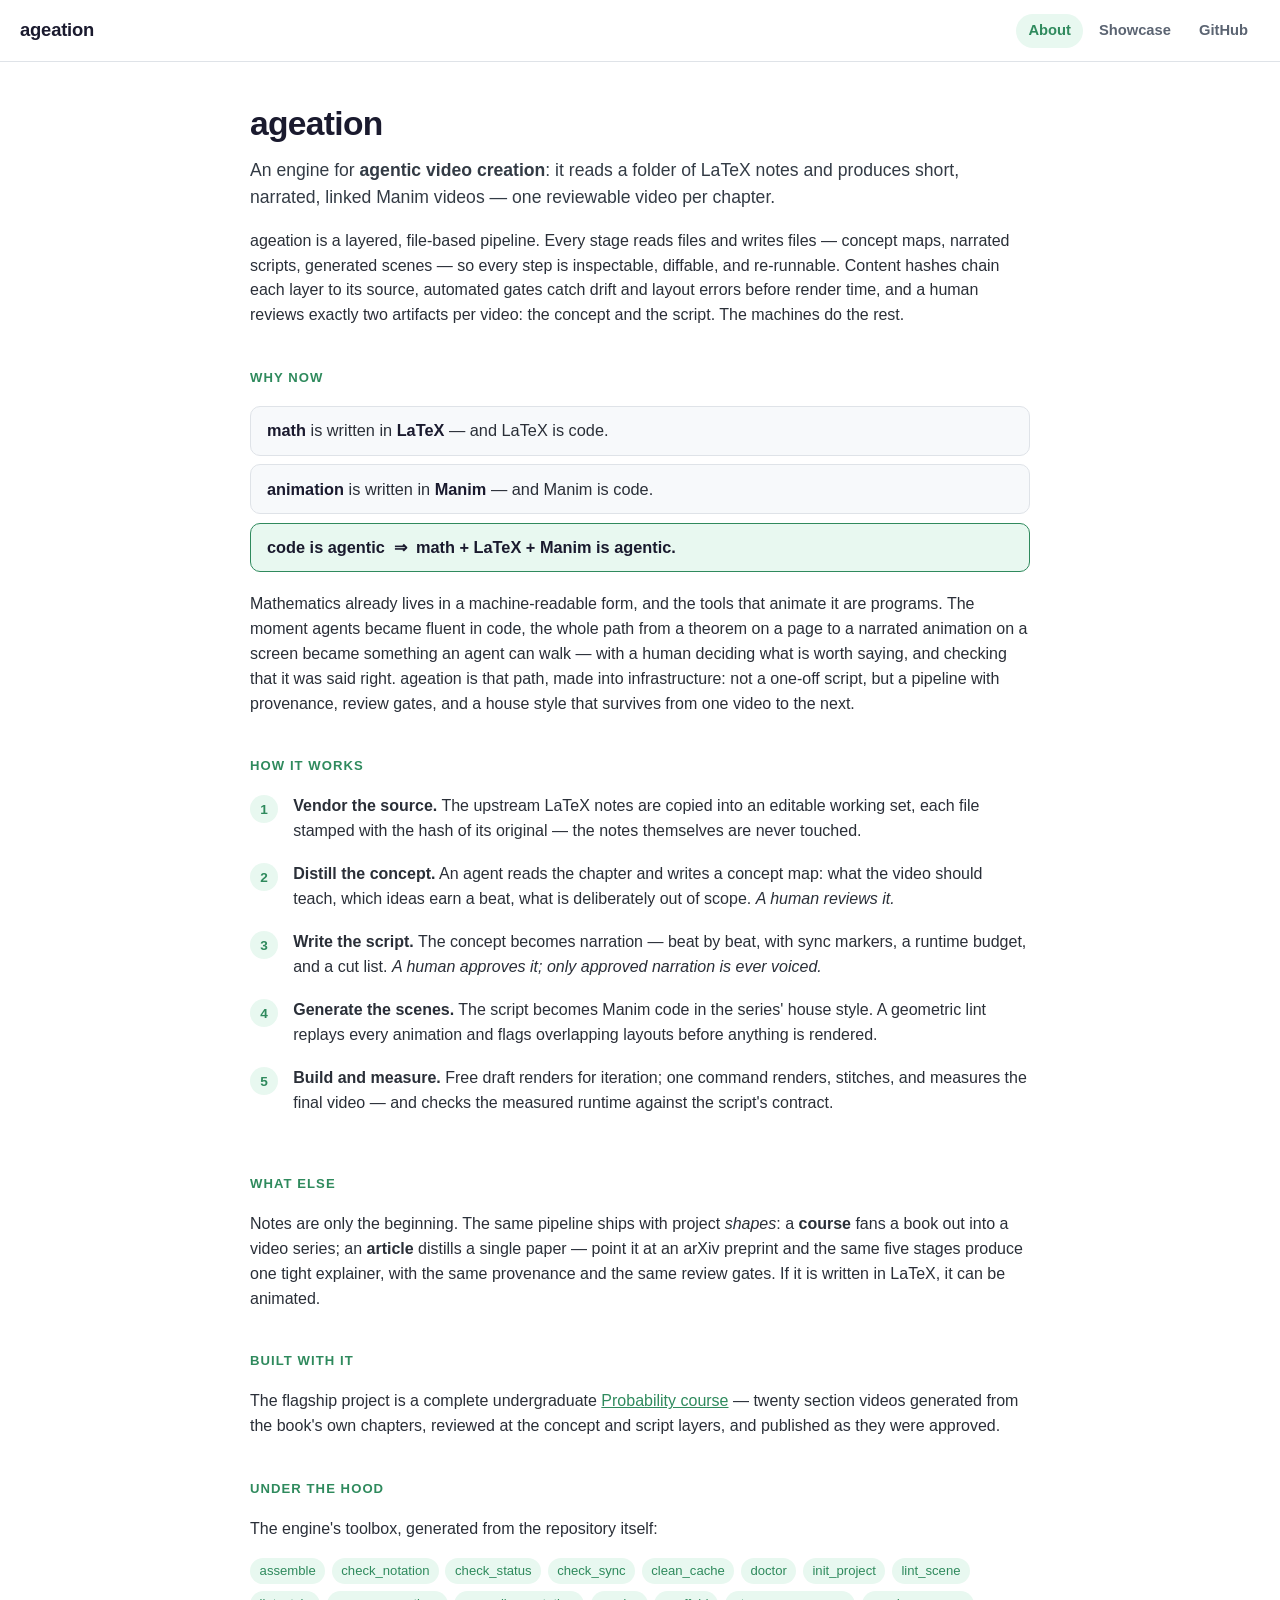
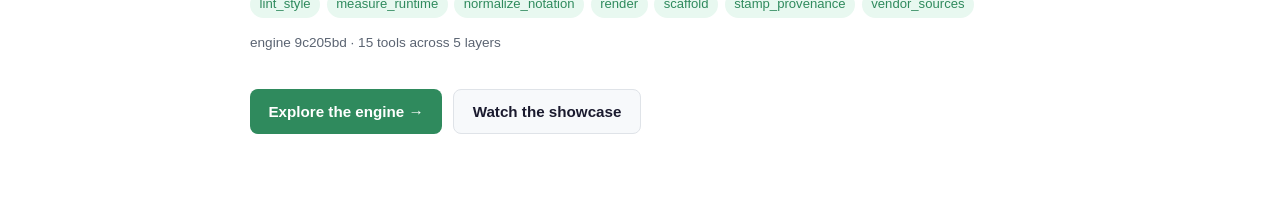
==== site/index.html @ 7bab2f02 "Add the web presence, mirroring the probability course site workflow. Same user experience: just web" ====
<!DOCTYPE html>
<html lang="en">
<head>
  <meta charset="utf-8" />
  <meta name="viewport" content="width=device-width, initial-scale=1" />
  <title>ageation · agentic video creation</title>
  <link rel="stylesheet" href="style.css" />
</head>
<body class="page-about">
  <header class="nav">
    <a class="brand" href="index.html">ageation</a>
    <div class="links">
      <a href="index.html" aria-current="page">About</a>
      <a href="https://www.youtube.com/playlist?list=PLZzFXOuI8eaY">Showcase</a>
      <a href="https://github.com/AgenticCreation/ageation">GitHub</a>
    </div>
  </header>

  <main class="wrap">
    <section class="hero">
      <h1>ageation</h1>
      <p class="lead">
        An engine for <strong>agentic video creation</strong>: it reads a folder
        of LaTeX notes and produces short, narrated, linked Manim videos —
        one reviewable video per chapter.
      </p>
      <p class="desc">
        ageation is a layered, file-based pipeline. Every stage reads files and
        writes files — concept maps, narrated scripts, generated scenes — so
        every step is inspectable, diffable, and re-runnable. Content hashes
        chain each layer to its source, automated gates catch drift and layout
        errors before render time, and a human reviews exactly two artifacts
        per video: the concept and the script. The machines do the rest.
      </p>
    </section>

    <h2 class="section-title">Why now</h2>
    <section class="why">
      <div class="syllogism">
        <div class="claim"><span class="term">math</span> is written in <span class="term">LaTeX</span> — and LaTeX is code.</div>
        <div class="claim"><span class="term">animation</span> is written in <span class="term">Manim</span> — and Manim is code.</div>
        <div class="claim conclusion">code is agentic &nbsp;⇒&nbsp; <span class="term">math + LaTeX + Manim</span> is agentic.</div>
      </div>
      <p class="desc">
        Mathematics already lives in a machine-readable form, and the tools that
        animate it are programs. The moment agents became fluent in code, the
        whole path from a theorem on a page to a narrated animation on a screen
        became something an agent can walk — with a human deciding what is
        worth saying, and checking that it was said right. ageation is that
        path, made into infrastructure: not a one-off script, but a pipeline
        with provenance, review gates, and a house style that survives from one
        video to the next.
      </p>
    </section>

    <h2 class="section-title">How it works</h2>
    <ol class="objectives">
      <li><strong>Vendor the source.</strong> The upstream LaTeX notes are copied into an editable working set, each file stamped with the hash of its original — the notes themselves are never touched.</li>
      <li><strong>Distill the concept.</strong> An agent reads the chapter and writes a concept map: what the video should teach, which ideas earn a beat, what is deliberately out of scope. <em>A human reviews it.</em></li>
      <li><strong>Write the script.</strong> The concept becomes narration — beat by beat, with sync markers, a runtime budget, and a cut list. <em>A human approves it; only approved narration is ever voiced.</em></li>
      <li><strong>Generate the scenes.</strong> The script becomes Manim code in the series' house style. A geometric lint replays every animation and flags overlapping layouts before anything is rendered.</li>
      <li><strong>Build and measure.</strong> Free draft renders for iteration; one command renders, stitches, and measures the final video — and checks the measured runtime against the script's contract.</li>
    </ol>

    <h2 class="section-title">What else</h2>
    <p class="desc">
      Notes are only the beginning. The same pipeline ships with project
      <em>shapes</em>: a <strong>course</strong> fans a book out into a video
      series; an <strong>article</strong> distills a single paper — point it at
      an arXiv preprint and the same five stages produce one tight explainer,
      with the same provenance and the same review gates. If it is written in
      LaTeX, it can be animated.
    </p>

    <h2 class="section-title">Built with it</h2>
    <p class="desc">
      The flagship project is a complete undergraduate
      <a href="https://www.youtube.com/playlist?list=PLZzFXOuI8eaY">Probability course</a>
      — twenty section videos generated from the book's own chapters, reviewed
      at the concept and script layers, and published as they were approved.
    </p>

    <h2 class="section-title">Under the hood</h2>
    <div id="engine" class="engine">
      <p class="desc">The engine's toolbox, generated from the repository itself:</p>
      <div class="chips" id="toolchips"><span class="chip none">loading…</span></div>
      <p class="version" id="version"></p>
    </div>

    <div class="cta">
      <a class="primary" href="https://github.com/AgenticCreation/ageation">Explore the engine →</a>
      <a class="secondary" href="https://www.youtube.com/playlist?list=PLZzFXOuI8eaY">Watch the showcase</a>
    </div>
  </main>

  <script>
    // The "under the hood" strip loads generated data (site/data/site.json,
    // written by scripts/site_data.py). It degrades to a plain sentence when
    // the data is unavailable (e.g. opening index.html from the filesystem).
    function esc(s) {
      return String(s).replace(/[&<>"]/g, c => ({ "&": "&amp;", "<": "&lt;", ">": "&gt;", '"': "&quot;" }[c]));
    }
    async function init() {
      const chipsEl = document.getElementById("toolchips");
      try {
        const res = await fetch("data/site.json");
        if (!res.ok) throw new Error(`HTTP ${res.status}`);
        const data = await res.json();
        chipsEl.innerHTML = (data.tools || []).map(t =>
          `<span class="chip tool" title="${esc(t.summary)}">${esc(t.name)}</span>`
        ).join("");
        document.getElementById("version").textContent =
          `engine ${data.version} · ${data.tools.length} tools across ${data.layers.length} layers`;
      } catch (err) {
        chipsEl.innerHTML =
          `<span class="chip none">a dozen small tools: vendoring, provenance, gates, lints, render, assemble</span>`;
      }
    }
    init();
  </script>
</body>
</html>
---- site/style.css ----
/* ageation site — same family as the probability course site (same layout,
   typography, and components), with its own accent hue. */
:root {
  --ink: #1a1a2e;
  --muted: #5b6472;
  --accent: #2f8a5d;
  --accent-soft: #e8f8f0;
  --line: #dfe3e8;
  --bg: #ffffff;
  --card: #f7f9fb;
}
* { box-sizing: border-box; }
html, body { margin: 0; }
body {
  font-family: -apple-system, BlinkMacSystemFont, "Segoe UI", Roboto, Helvetica, Arial, sans-serif;
  color: var(--ink);
  background: var(--bg);
  line-height: 1.55;
}
a { color: var(--accent); }

/* ---- shared top nav ---- */
.nav {
  display: flex; align-items: center; justify-content: space-between;
  gap: 1rem; flex-wrap: wrap;
  padding: .85rem 1.25rem; border-bottom: 1px solid var(--line);
}
.nav .brand { font-weight: 700; font-size: 1.15rem; color: var(--ink); text-decoration: none; letter-spacing: -0.01em; }
.nav .links { display: flex; gap: .25rem; flex-wrap: wrap; }
.nav .links a {
  padding: .35rem .75rem; border-radius: 999px; text-decoration: none;
  color: var(--muted); font-size: .92rem; font-weight: 550;
}
.nav .links a:hover { background: var(--card); color: var(--ink); }
.nav .links a[aria-current="page"] { background: var(--accent-soft); color: var(--accent); }

/* ---- landing / About page ---- */
.wrap { max-width: 820px; margin: 0 auto; padding: 2.25rem 1.25rem 4rem; }
.hero h1 { font-size: 2.1rem; margin: 0 0 .4rem; letter-spacing: -0.02em; }
.hero .lead { font-size: 1.1rem; color: #333b45; margin: 0 0 1.1rem; }
.desc { margin: 0 0 1rem; color: #2a2f38; }
.section-title {
  font-size: .82rem; text-transform: uppercase; letter-spacing: .08em;
  color: var(--accent); font-weight: 700; margin: 2.5rem 0 1.1rem;
}
.objectives { counter-reset: obj; list-style: none; padding: 0; margin: 0; }
.objectives li { position: relative; padding: 0 0 1.15rem 2.7rem; margin: 0; color: #2a2f38; }
.objectives li::before {
  counter-increment: obj; content: counter(obj);
  position: absolute; left: 0; top: .05rem;
  width: 1.75rem; height: 1.75rem; border-radius: 50%;
  background: var(--accent-soft); color: var(--accent);
  font-weight: 700; font-size: .85rem;
  display: flex; align-items: center; justify-content: center;
}
.cta { display: flex; gap: .7rem; flex-wrap: wrap; margin-top: 2.25rem; }
.cta a {
  display: inline-flex; align-items: center; gap: .4rem;
  padding: .6rem 1.15rem; border-radius: 8px; text-decoration: none;
  font-weight: 600; font-size: .95rem;
}
.cta a.primary { background: var(--accent); color: #fff; }
.cta a.primary:hover { background: #226b46; }
.cta a.secondary { border: 1px solid var(--line); color: var(--ink); background: var(--card); }
.cta a.secondary:hover { border-color: var(--accent); }

/* ---- the "why now" syllogism ---- */
.syllogism {
  display: flex; flex-direction: column; gap: .55rem;
  margin: 0 0 1.25rem;
}
.syllogism .claim {
  background: var(--card); border: 1px solid var(--line);
  border-radius: 10px; padding: .7rem 1rem;
  font-size: 1.02rem; color: #2a2f38;
}
.syllogism .claim .term { font-weight: 700; color: var(--ink); }
.syllogism .conclusion {
  background: var(--accent-soft); border-color: var(--accent);
  color: var(--ink); font-weight: 600;
}

/* ---- under the hood ---- */
.chips { display: flex; flex-wrap: wrap; gap: .4rem; }
.chip { font-size: .82rem; padding: .2rem .6rem; border-radius: 999px; }
.chip.tool { background: var(--accent-soft); color: var(--accent); cursor: help; }
.chip.none { background: var(--card); color: var(--muted); }
.version { margin-top: .9rem; font-size: .85rem; color: var(--muted); }
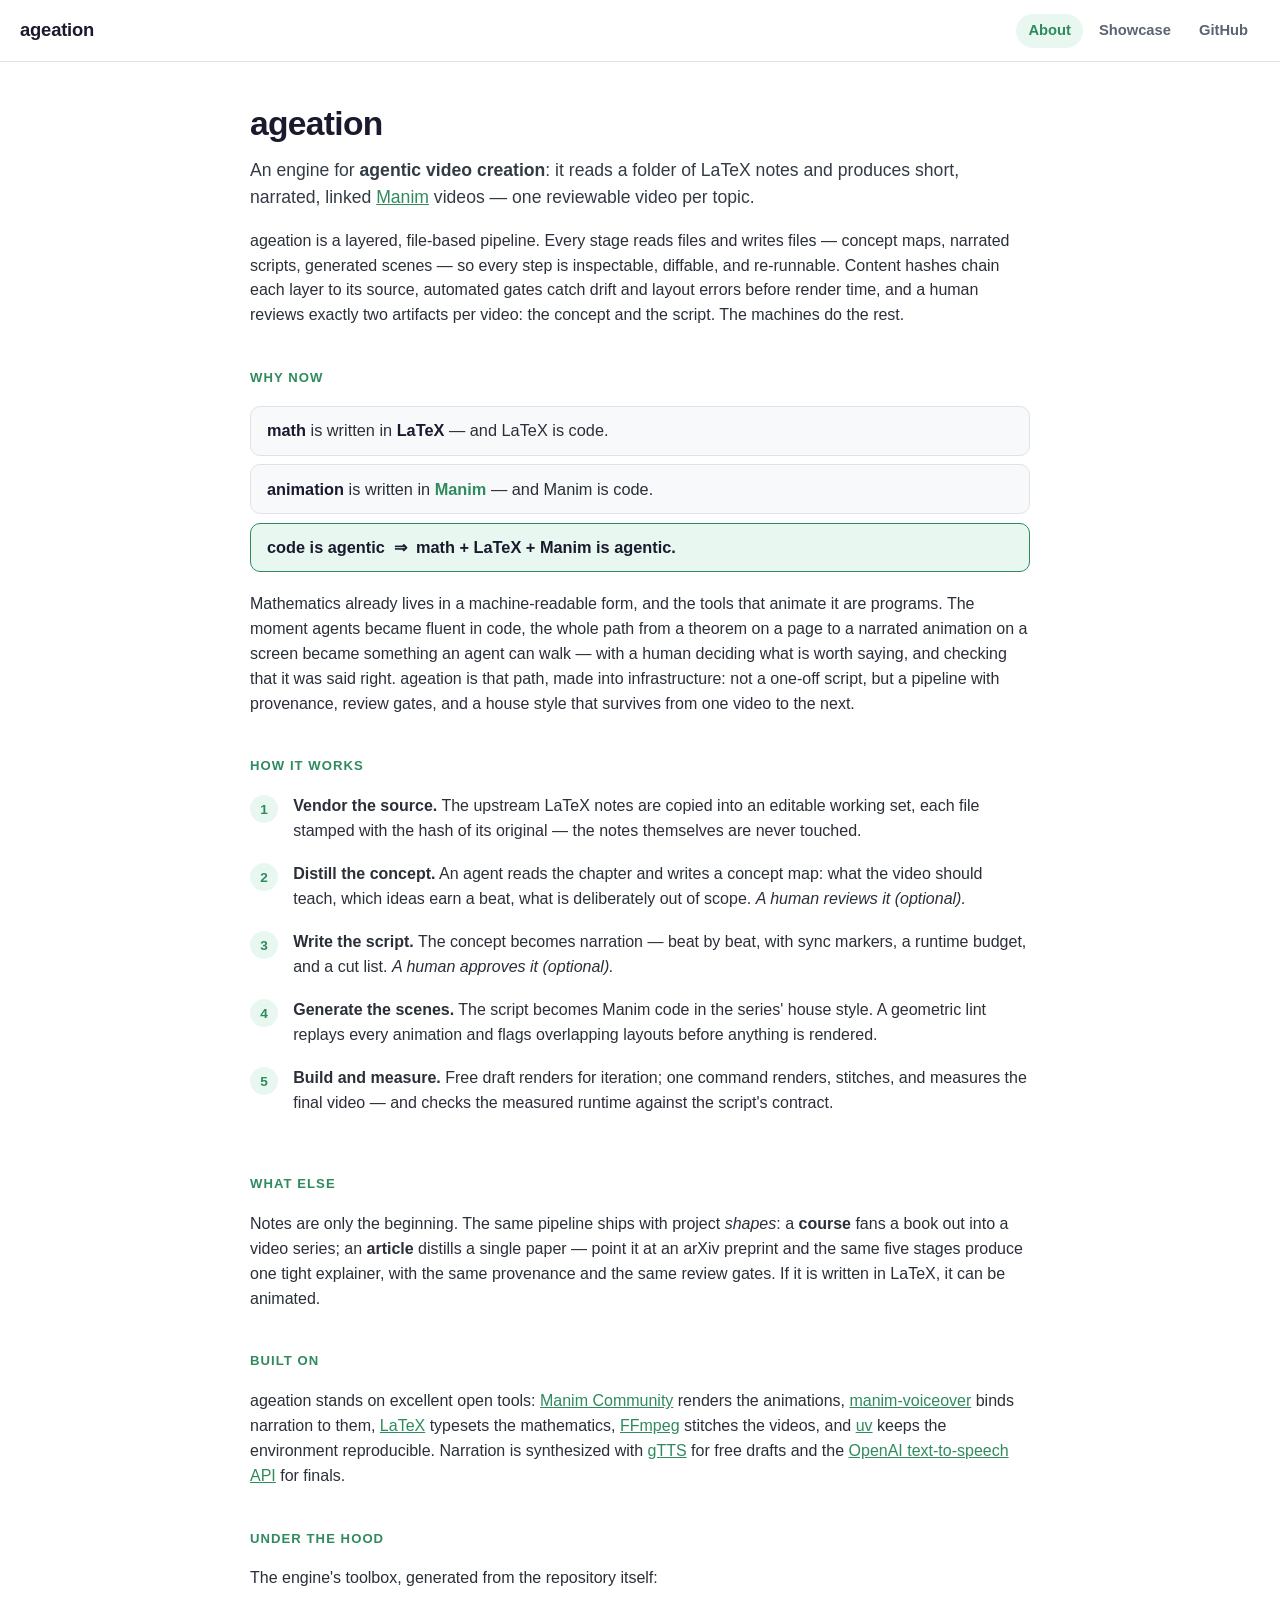
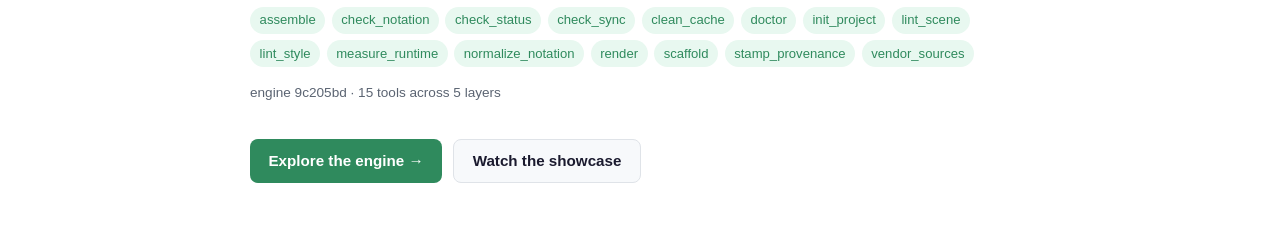
==== commit 68518085: "Site copy pass: credits, linked Manim, optional gates, per-topic. Replace the Built-with-it section " ====
--- a/site/index.html
+++ b/site/index.html
@@ -21,8 +21,9 @@
       <h1>ageation</h1>
       <p class="lead">
         An engine for <strong>agentic video creation</strong>: it reads a folder
-        of LaTeX notes and produces short, narrated, linked Manim videos —
-        one reviewable video per chapter.
+        of LaTeX notes and produces short, narrated, linked
+        <a href="https://www.manim.community/">Manim</a> videos —
+        one reviewable video per topic.
       </p>
       <p class="desc">
         ageation is a layered, file-based pipeline. Every stage reads files and
@@ -38,7 +39,7 @@
     <section class="why">
       <div class="syllogism">
         <div class="claim"><span class="term">math</span> is written in <span class="term">LaTeX</span> — and LaTeX is code.</div>
-        <div class="claim"><span class="term">animation</span> is written in <span class="term">Manim</span> — and Manim is code.</div>
+        <div class="claim"><span class="term">animation</span> is written in <a class="term" href="https://www.manim.community/">Manim</a> — and Manim is code.</div>
         <div class="claim conclusion">code is agentic &nbsp;⇒&nbsp; <span class="term">math + LaTeX + Manim</span> is agentic.</div>
       </div>
       <p class="desc">
@@ -56,8 +57,8 @@
     <h2 class="section-title">How it works</h2>
     <ol class="objectives">
       <li><strong>Vendor the source.</strong> The upstream LaTeX notes are copied into an editable working set, each file stamped with the hash of its original — the notes themselves are never touched.</li>
-      <li><strong>Distill the concept.</strong> An agent reads the chapter and writes a concept map: what the video should teach, which ideas earn a beat, what is deliberately out of scope. <em>A human reviews it.</em></li>
-      <li><strong>Write the script.</strong> The concept becomes narration — beat by beat, with sync markers, a runtime budget, and a cut list. <em>A human approves it; only approved narration is ever voiced.</em></li>
+      <li><strong>Distill the concept.</strong> An agent reads the chapter and writes a concept map: what the video should teach, which ideas earn a beat, what is deliberately out of scope. <em>A human reviews it (optional).</em></li>
+      <li><strong>Write the script.</strong> The concept becomes narration — beat by beat, with sync markers, a runtime budget, and a cut list. <em>A human approves it (optional).</em></li>
       <li><strong>Generate the scenes.</strong> The script becomes Manim code in the series' house style. A geometric lint replays every animation and flags overlapping layouts before anything is rendered.</li>
       <li><strong>Build and measure.</strong> Free draft renders for iteration; one command renders, stitches, and measures the final video — and checks the measured runtime against the script's contract.</li>
     </ol>
@@ -72,12 +73,18 @@
       LaTeX, it can be animated.
     </p>
 
-    <h2 class="section-title">Built with it</h2>
+    <h2 class="section-title">Built on</h2>
     <p class="desc">
-      The flagship project is a complete undergraduate
-      <a href="https://www.youtube.com/playlist?list=PLZzFXOuI8eaY">Probability course</a>
-      — twenty section videos generated from the book's own chapters, reviewed
-      at the concept and script layers, and published as they were approved.
+      ageation stands on excellent open tools:
+      <a href="https://www.manim.community/">Manim Community</a> renders the
+      animations, <a href="https://voiceover.manim.community/">manim-voiceover</a>
+      binds narration to them, <a href="https://www.latex-project.org/">LaTeX</a>
+      typesets the mathematics, <a href="https://ffmpeg.org/">FFmpeg</a>
+      stitches the videos, and <a href="https://docs.astral.sh/uv/">uv</a> keeps
+      the environment reproducible. Narration is synthesized with
+      <a href="https://gtts.readthedocs.io/">gTTS</a> for free drafts and the
+      <a href="https://platform.openai.com/docs/guides/text-to-speech">OpenAI
+      text-to-speech API</a> for finals.
     </p>
 
     <h2 class="section-title">Under the hood</h2>
--- a/site/style.css
+++ b/site/style.css
@@ -75,6 +75,8 @@
   font-size: 1.02rem; color: #2a2f38;
 }
 .syllogism .claim .term { font-weight: 700; color: var(--ink); }
+.syllogism .claim a.term { color: var(--accent); text-decoration: none; }
+.syllogism .claim a.term:hover { text-decoration: underline; }
 .syllogism .conclusion {
   background: var(--accent-soft); border-color: var(--accent);
   color: var(--ink); font-weight: 600;
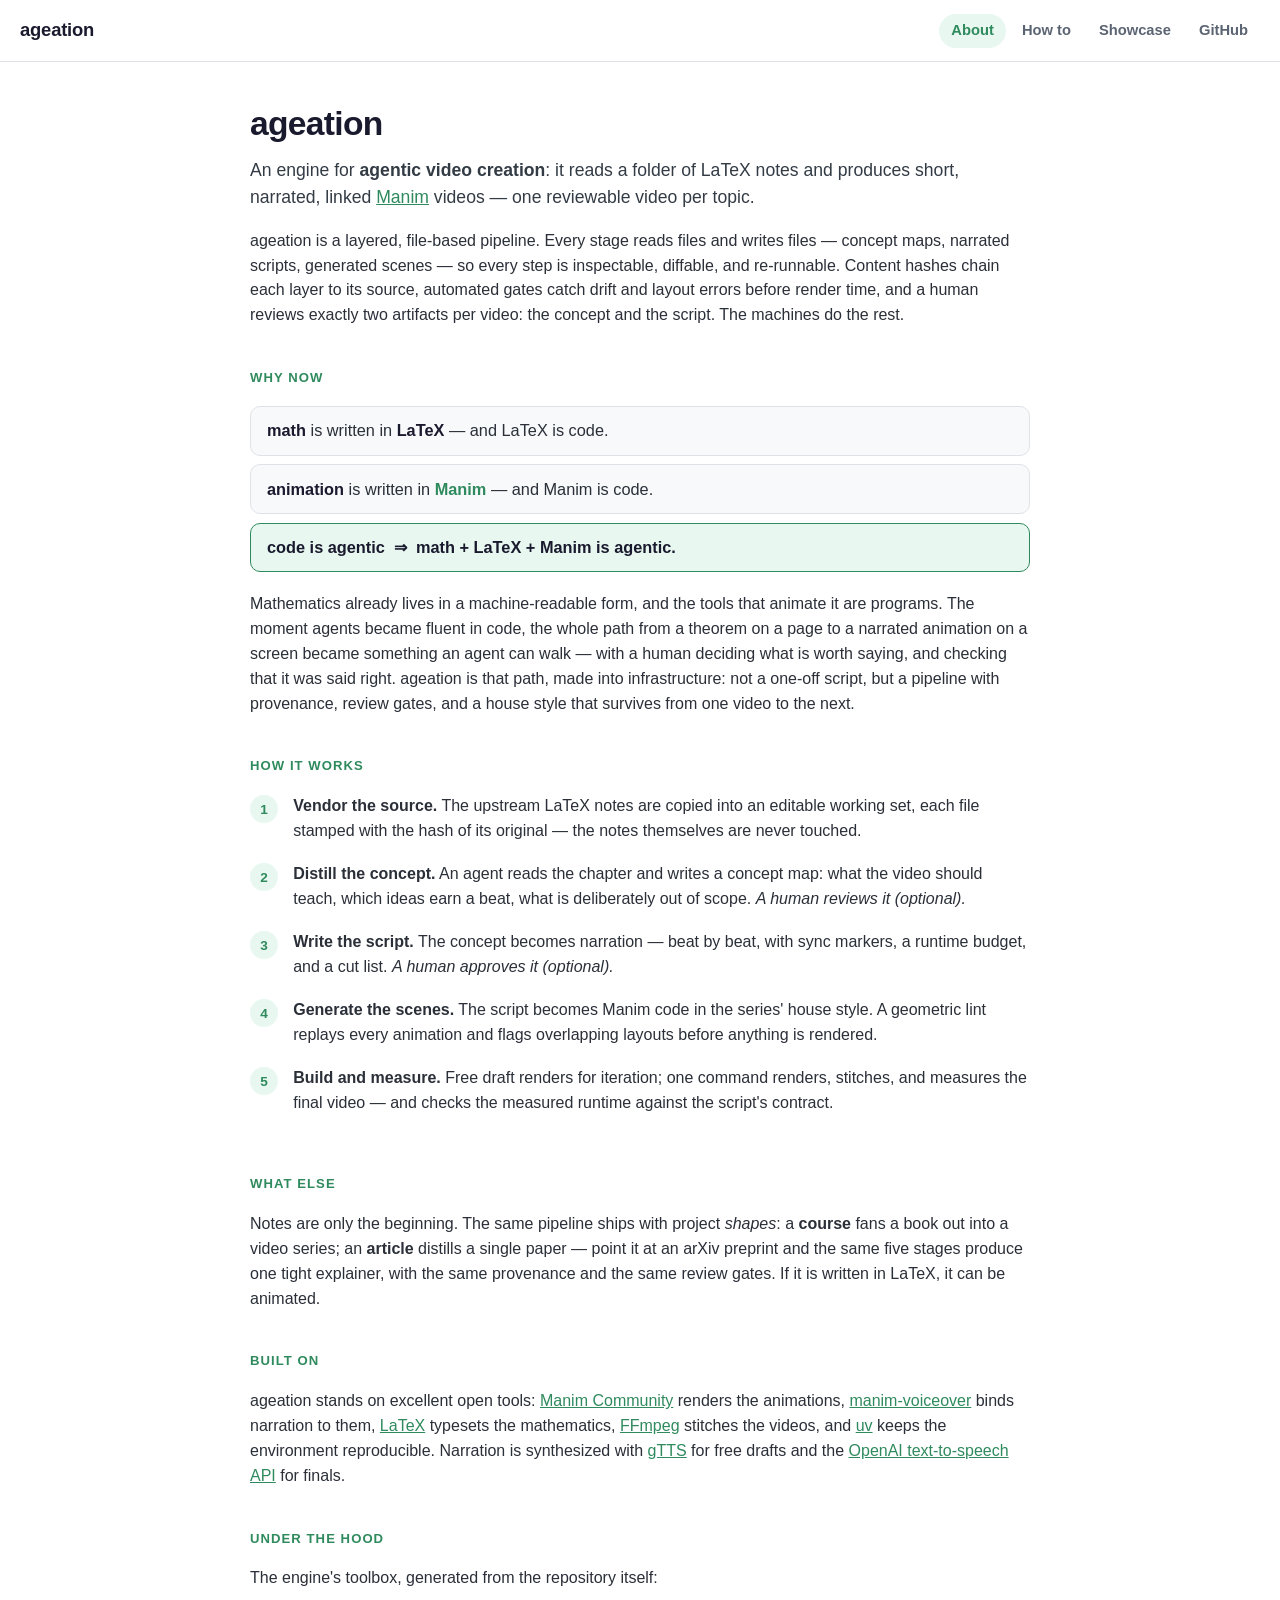
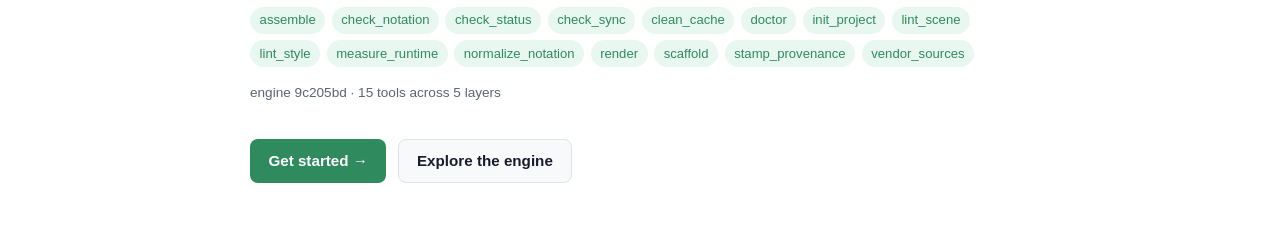
==== commit 99934d0f: "Add the How-to tab: clone, install, sibling project, operate. A second page in the family style walk" ====
--- a/site/index.html
+++ b/site/index.html
@@ -11,6 +11,7 @@
     <a class="brand" href="index.html">ageation</a>
     <div class="links">
       <a href="index.html" aria-current="page">About</a>
+      <a href="howto.html">How to</a>
       <a href="https://www.youtube.com/playlist?list=PLZzFXOuI8eaY">Showcase</a>
       <a href="https://github.com/AgenticCreation/ageation">GitHub</a>
     </div>
@@ -95,8 +96,8 @@
     </div>
 
     <div class="cta">
-      <a class="primary" href="https://github.com/AgenticCreation/ageation">Explore the engine →</a>
-      <a class="secondary" href="https://www.youtube.com/playlist?list=PLZzFXOuI8eaY">Watch the showcase</a>
+      <a class="primary" href="howto.html">Get started →</a>
+      <a class="secondary" href="https://github.com/AgenticCreation/ageation">Explore the engine</a>
     </div>
   </main>
 
--- a/site/style.css
+++ b/site/style.css
@@ -82,6 +82,25 @@
   color: var(--ink); font-weight: 600;
 }
 
+/* ---- how-to page ---- */
+pre.code, pre.tree {
+  background: var(--card); border: 1px solid var(--line);
+  border-left: 3px solid var(--accent);
+  border-radius: 8px; padding: .85rem 1.1rem;
+  overflow-x: auto; margin: 0 0 1.1rem;
+}
+pre.code code, pre.tree code {
+  font-family: ui-monospace, "SF Mono", SFMono-Regular, Menlo, Consolas, monospace;
+  font-size: .88rem; color: var(--ink); line-height: 1.6;
+}
+pre.tree { border-left-color: var(--line); }
+p.desc code, li code {
+  font-family: ui-monospace, "SF Mono", SFMono-Regular, Menlo, Consolas, monospace;
+  font-size: .88em; background: var(--card);
+  border: 1px solid var(--line); border-radius: 4px; padding: .05em .35em;
+}
+.aside { font-size: .88rem; color: var(--muted); margin: -0.4rem 0 1.1rem; }
+
 /* ---- under the hood ---- */
 .chips { display: flex; flex-wrap: wrap; gap: .4rem; }
 .chip { font-size: .82rem; padding: .2rem .6rem; border-radius: 999px; }
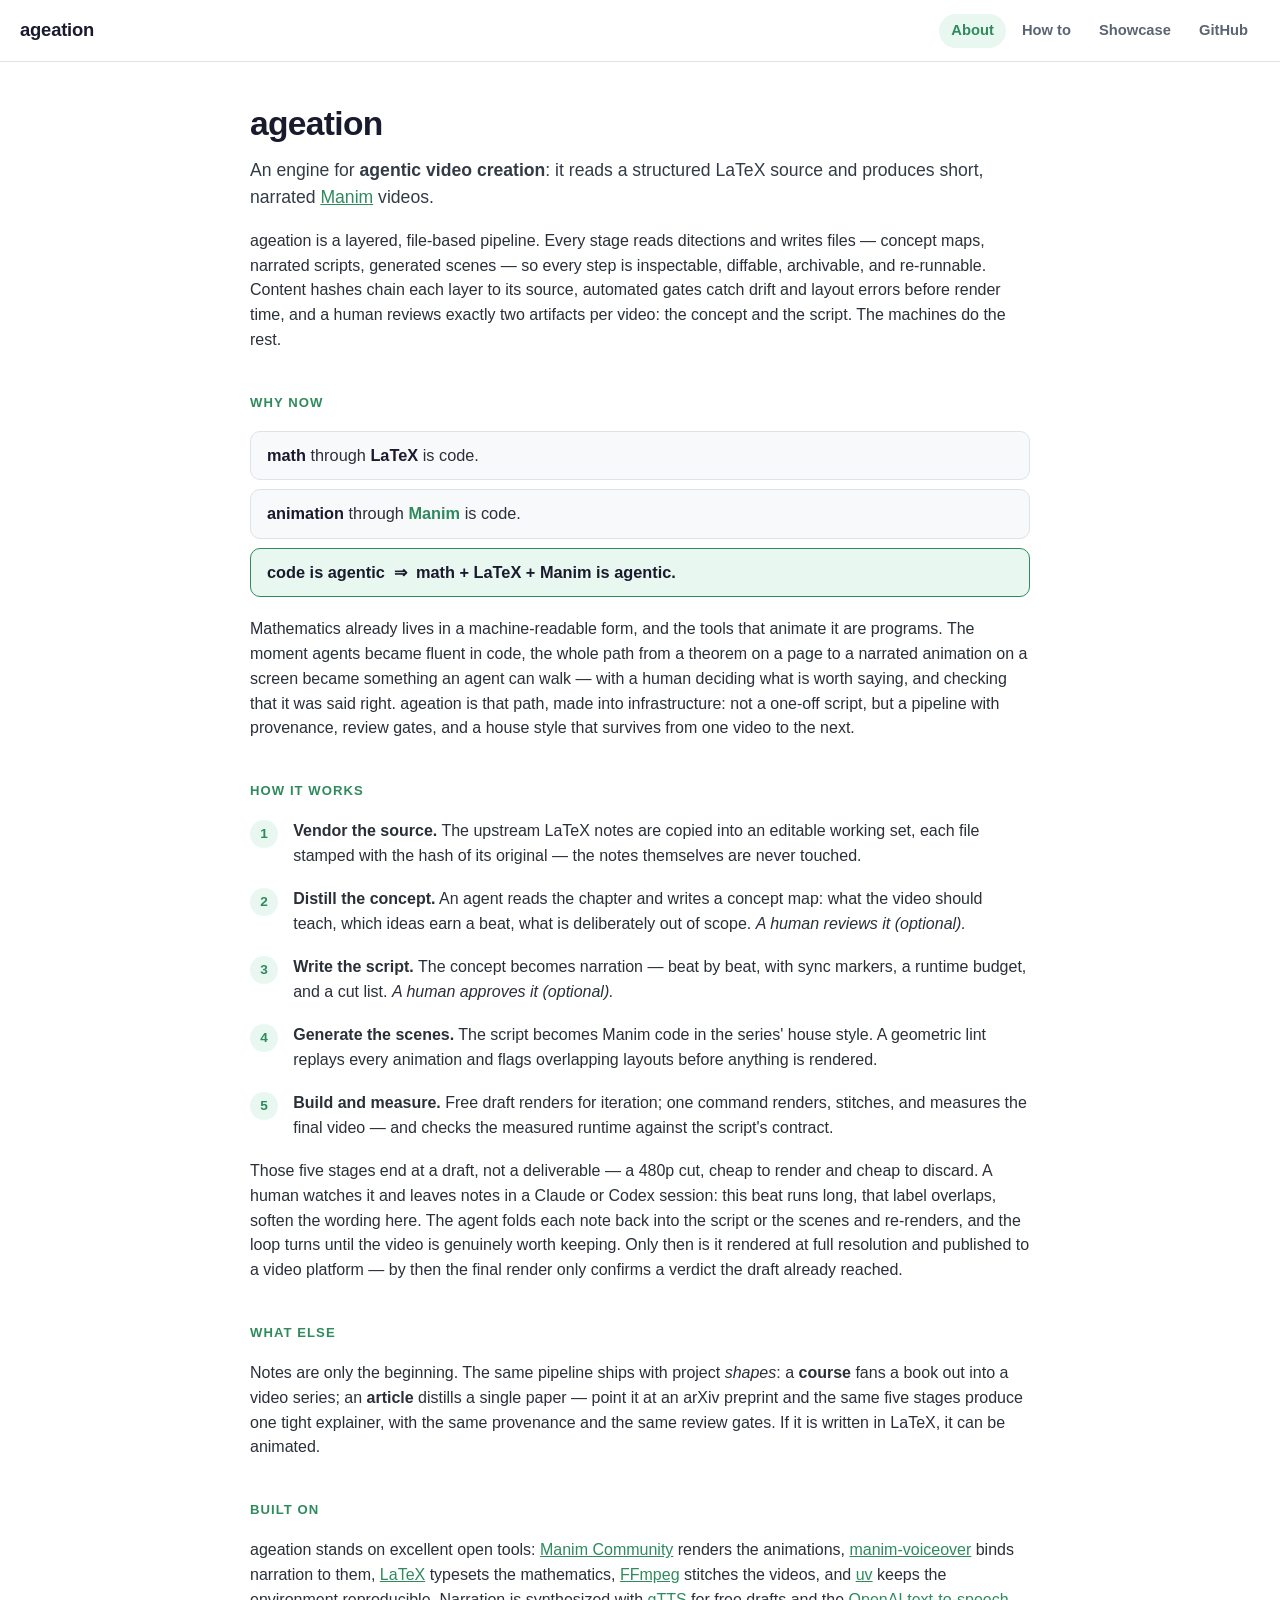
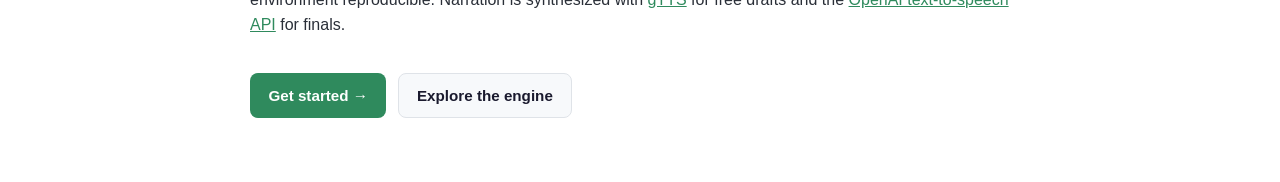
==== commit 64d0e373: "Site: static-only, drop the generated data strip, repoint links to AgentsCreation The About page's '" ====
--- a/site/index.html
+++ b/site/index.html
@@ -13,7 +13,7 @@
       <a href="index.html" aria-current="page">About</a>
       <a href="howto.html">How to</a>
       <a href="https://www.youtube.com/playlist?list=PLZzFXOuI8eaY">Showcase</a>
-      <a href="https://github.com/AgenticCreation/ageation">GitHub</a>
+      <a href="https://github.com/AgentsCreation/ageation">GitHub</a>
     </div>
   </header>
 
@@ -21,15 +21,14 @@
     <section class="hero">
       <h1>ageation</h1>
       <p class="lead">
-        An engine for <strong>agentic video creation</strong>: it reads a folder
-        of LaTeX notes and produces short, narrated, linked
-        <a href="https://www.manim.community/">Manim</a> videos —
-        one reviewable video per topic.
+        An engine for <strong>agentic video creation</strong>: it reads a structured
+        LaTeX source and produces short, narrated 
+        <a href="https://www.manim.community/">Manim</a> videos.
       </p>
       <p class="desc">
-        ageation is a layered, file-based pipeline. Every stage reads files and
+        ageation is a layered, file-based pipeline. Every stage reads ditections and
         writes files — concept maps, narrated scripts, generated scenes — so
-        every step is inspectable, diffable, and re-runnable. Content hashes
+        every step is inspectable, diffable, archivable, and re-runnable. Content hashes
         chain each layer to its source, automated gates catch drift and layout
         errors before render time, and a human reviews exactly two artifacts
         per video: the concept and the script. The machines do the rest.
@@ -39,8 +38,8 @@
     <h2 class="section-title">Why now</h2>
     <section class="why">
       <div class="syllogism">
-        <div class="claim"><span class="term">math</span> is written in <span class="term">LaTeX</span> — and LaTeX is code.</div>
-        <div class="claim"><span class="term">animation</span> is written in <a class="term" href="https://www.manim.community/">Manim</a> — and Manim is code.</div>
+        <div class="claim"><span class="term">math</span> through <span class="term">LaTeX</span> is code.</div>
+        <div class="claim"><span class="term">animation</span> through <a class="term" href="https://www.manim.community/">Manim</a> is code.</div>
         <div class="claim conclusion">code is agentic &nbsp;⇒&nbsp; <span class="term">math + LaTeX + Manim</span> is agentic.</div>
       </div>
       <p class="desc">
@@ -63,6 +62,17 @@
       <li><strong>Generate the scenes.</strong> The script becomes Manim code in the series' house style. A geometric lint replays every animation and flags overlapping layouts before anything is rendered.</li>
       <li><strong>Build and measure.</strong> Free draft renders for iteration; one command renders, stitches, and measures the final video — and checks the measured runtime against the script's contract.</li>
     </ol>
+
+    <p class="desc">
+      Those five stages end at a draft, not a deliverable — a 480p cut, cheap
+      to render and cheap to discard. A human watches it and leaves notes in a
+      Claude or Codex session: this beat runs long, that label overlaps, soften
+      the wording here. The agent folds each note back into the script or the
+      scenes and re-renders, and the loop turns until the video is genuinely
+      worth keeping. Only then is it rendered at full resolution and published
+      to a video platform — by then the final render only confirms a verdict
+      the draft already reached.
+    </p>
 
     <h2 class="section-title">What else</h2>
     <p class="desc">
@@ -88,43 +98,10 @@
       text-to-speech API</a> for finals.
     </p>
 
-    <h2 class="section-title">Under the hood</h2>
-    <div id="engine" class="engine">
-      <p class="desc">The engine's toolbox, generated from the repository itself:</p>
-      <div class="chips" id="toolchips"><span class="chip none">loading…</span></div>
-      <p class="version" id="version"></p>
-    </div>
-
     <div class="cta">
       <a class="primary" href="howto.html">Get started →</a>
-      <a class="secondary" href="https://github.com/AgenticCreation/ageation">Explore the engine</a>
+      <a class="secondary" href="https://github.com/AgentsCreation/ageation">Explore the engine</a>
     </div>
   </main>
-
-  <script>
-    // The "under the hood" strip loads generated data (site/data/site.json,
-    // written by scripts/site_data.py). It degrades to a plain sentence when
-    // the data is unavailable (e.g. opening index.html from the filesystem).
-    function esc(s) {
-      return String(s).replace(/[&<>"]/g, c => ({ "&": "&amp;", "<": "&lt;", ">": "&gt;", '"': "&quot;" }[c]));
-    }
-    async function init() {
-      const chipsEl = document.getElementById("toolchips");
-      try {
-        const res = await fetch("data/site.json");
-        if (!res.ok) throw new Error(`HTTP ${res.status}`);
-        const data = await res.json();
-        chipsEl.innerHTML = (data.tools || []).map(t =>
-          `<span class="chip tool" title="${esc(t.summary)}">${esc(t.name)}</span>`
-        ).join("");
-        document.getElementById("version").textContent =
-          `engine ${data.version} · ${data.tools.length} tools across ${data.layers.length} layers`;
-      } catch (err) {
-        chipsEl.innerHTML =
-          `<span class="chip none">a dozen small tools: vendoring, provenance, gates, lints, render, assemble</span>`;
-      }
-    }
-    init();
-  </script>
 </body>
 </html>
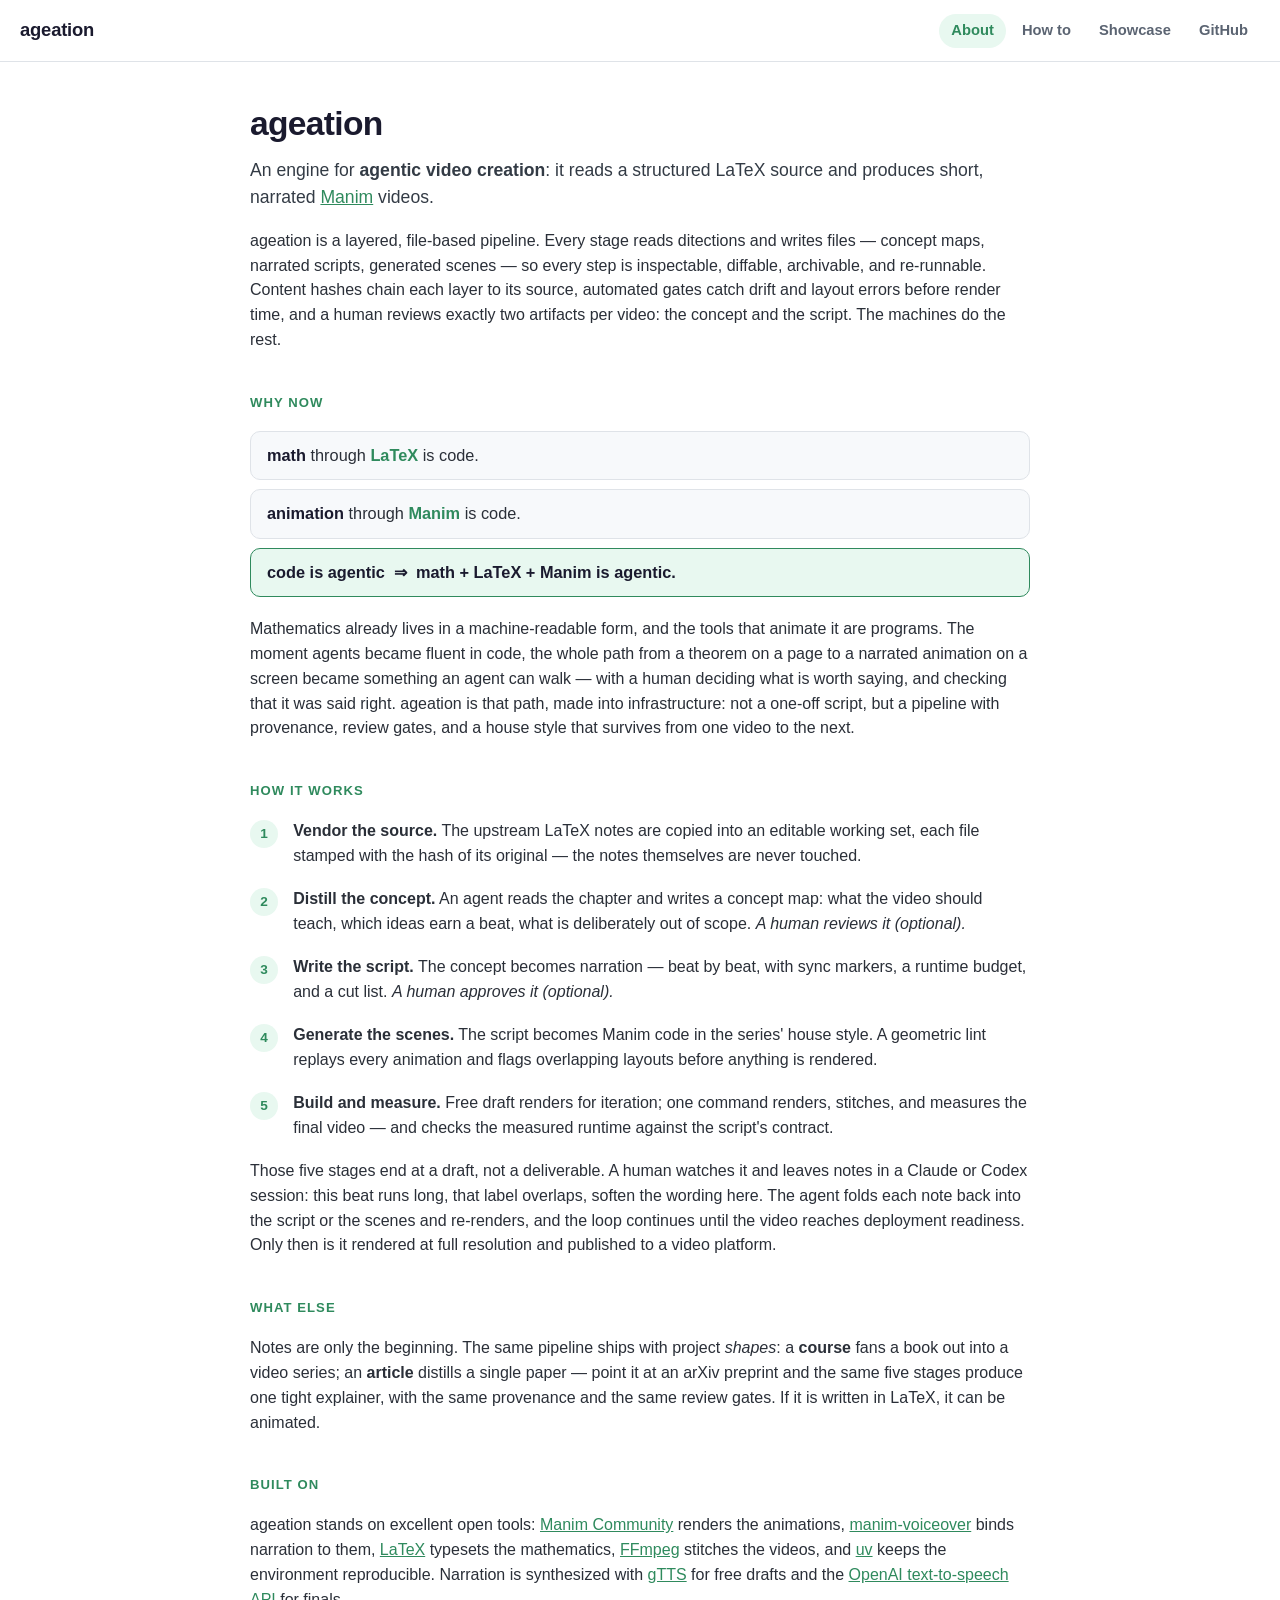
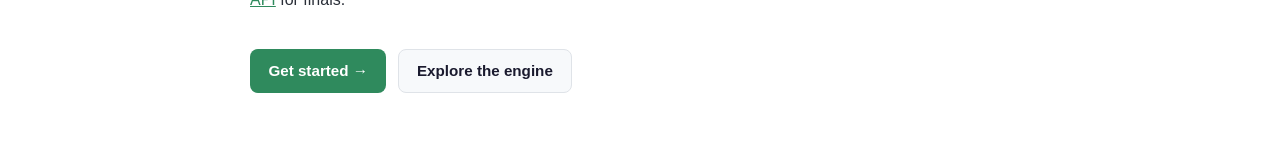
==== commit ef99fd51: "Update to site." ====
--- a/site/index.html
+++ b/site/index.html
@@ -12,7 +12,7 @@
     <div class="links">
       <a href="index.html" aria-current="page">About</a>
       <a href="howto.html">How to</a>
-      <a href="https://www.youtube.com/playlist?list=PLZzFXOuI8eaY">Showcase</a>
+      <a href="showcase.html">Showcase</a>
       <a href="https://github.com/AgentsCreation/ageation">GitHub</a>
     </div>
   </header>
@@ -38,7 +38,7 @@
     <h2 class="section-title">Why now</h2>
     <section class="why">
       <div class="syllogism">
-        <div class="claim"><span class="term">math</span> through <span class="term">LaTeX</span> is code.</div>
+        <div class="claim"><span class="term">math</span> through <a class="term" href="https://www.latex-project.org/">LaTeX</a> is code.</div>
         <div class="claim"><span class="term">animation</span> through <a class="term" href="https://www.manim.community/">Manim</a> is code.</div>
         <div class="claim conclusion">code is agentic &nbsp;⇒&nbsp; <span class="term">math + LaTeX + Manim</span> is agentic.</div>
       </div>
@@ -64,14 +64,12 @@
     </ol>
 
     <p class="desc">
-      Those five stages end at a draft, not a deliverable — a 480p cut, cheap
-      to render and cheap to discard. A human watches it and leaves notes in a
-      Claude or Codex session: this beat runs long, that label overlaps, soften
-      the wording here. The agent folds each note back into the script or the
-      scenes and re-renders, and the loop turns until the video is genuinely
-      worth keeping. Only then is it rendered at full resolution and published
-      to a video platform — by then the final render only confirms a verdict
-      the draft already reached.
+      Those five stages end at a draft, not a deliverable. A human watches it
+      and leaves notes in a Claude or Codex session: this beat runs long, that
+      label overlaps, soften the wording here. The agent folds each note back
+      into the script or the scenes and re-renders, and the loop continues
+      until the video reaches deployment readiness. Only then is it rendered at
+      full resolution and published to a video platform.
     </p>
 
     <h2 class="section-title">What else</h2>
--- a/site/style.css
+++ b/site/style.css
@@ -101,9 +101,16 @@
 }
 .aside { font-size: .88rem; color: var(--muted); margin: -0.4rem 0 1.1rem; }
 
-/* ---- under the hood ---- */
-.chips { display: flex; flex-wrap: wrap; gap: .4rem; }
-.chip { font-size: .82rem; padding: .2rem .6rem; border-radius: 999px; }
-.chip.tool { background: var(--accent-soft); color: var(--accent); cursor: help; }
-.chip.none { background: var(--card); color: var(--muted); }
-.version { margin-top: .9rem; font-size: .85rem; color: var(--muted); }
+/* ---- showcase page ---- */
+.example { margin: 0 0 2.25rem; }
+.clip {
+  display: block; max-width: 360px;
+  border: 1px solid var(--line); border-radius: 12px; overflow: hidden;
+  text-decoration: none;
+  transition: border-color .15s ease, transform .15s ease, box-shadow .15s ease;
+}
+.clip:hover {
+  border-color: var(--accent); transform: translateY(-2px);
+  box-shadow: 0 8px 20px rgba(26, 26, 46, .09);
+}
+.clip img { display: block; width: 100%; aspect-ratio: 16 / 9; object-fit: cover; }
